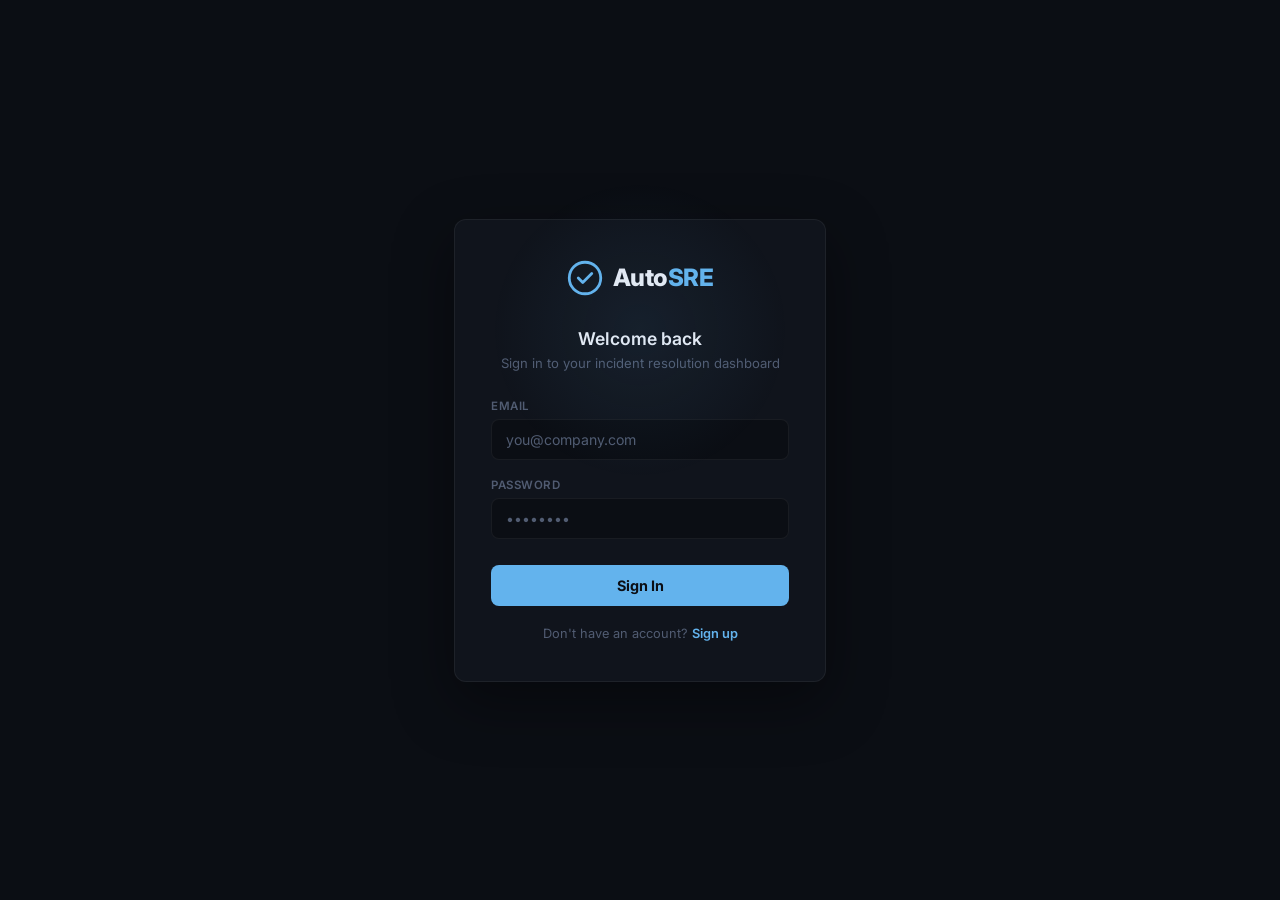
==== autosre/dashboard/login.html @ c6660a41 "feat: user auth + per-user integration settings" ====
<!DOCTYPE html>
<html lang="en">
<head>
    <meta charset="UTF-8">
    <meta name="viewport" content="width=device-width, initial-scale=1.0">
    <title>AutoSRE — Login</title>
    <link rel="preconnect" href="https://fonts.googleapis.com">
    <link href="https://fonts.googleapis.com/css2?family=Inter:wght@300;400;500;600;700;800&display=swap" rel="stylesheet">
    <style>
        :root{--bg-0:#0b0e14;--bg-1:#10141c;--bg-2:#161b26;--bg-3:#1c2233;--border:rgba(255,255,255,0.06);--text-1:#e8ecf4;--text-2:#8893a7;--text-3:#515c72;--accent:#63b3ed;--accent-dim:rgba(99,179,237,0.1);--red:#fc8181;--green:#68d391;--radius:12px;--font:'Inter',sans-serif}
        *{margin:0;padding:0;box-sizing:border-box}
        body{font-family:var(--font);background:var(--bg-0);color:var(--text-1);min-height:100vh;display:flex;align-items:center;justify-content:center;-webkit-font-smoothing:antialiased}
        .auth-container{width:100%;max-width:420px;padding:24px}
        .auth-card{background:var(--bg-1);border:1px solid var(--border);border-radius:var(--radius);padding:40px 36px;box-shadow:0 20px 60px rgba(0,0,0,0.4)}
        .logo{display:flex;align-items:center;justify-content:center;gap:10px;margin-bottom:32px}
        .logo-svg{width:36px;height:36px}
        .logo-text{font-size:1.5rem;font-weight:800;letter-spacing:-0.5px}.accent{color:var(--accent)}
        .auth-title{text-align:center;font-size:1.1rem;font-weight:600;margin-bottom:6px}
        .auth-sub{text-align:center;font-size:0.82rem;color:var(--text-3);margin-bottom:28px}
        .form-group{margin-bottom:18px}
        .form-group label{display:block;font-size:0.72rem;color:var(--text-3);margin-bottom:6px;font-weight:600;text-transform:uppercase;letter-spacing:0.5px}
        .form-input{width:100%;padding:11px 14px;background:var(--bg-0);border:1px solid var(--border);border-radius:8px;color:var(--text-1);font-family:var(--font);font-size:0.88rem;outline:none;transition:border-color .2s}
        .form-input:focus{border-color:var(--accent);box-shadow:0 0 0 3px rgba(99,179,237,0.1)}
        .form-input::placeholder{color:var(--text-3)}
        .btn-auth{width:100%;padding:12px;background:var(--accent);color:var(--bg-0);border:none;border-radius:8px;font-family:var(--font);font-weight:700;font-size:0.9rem;cursor:pointer;transition:all .2s;margin-top:8px}
        .btn-auth:hover{background:#7cc4f0;box-shadow:0 4px 16px rgba(99,179,237,0.3)}
        .btn-auth:disabled{opacity:0.5;cursor:not-allowed}
        .auth-footer{text-align:center;margin-top:20px;font-size:0.8rem;color:var(--text-3)}
        .auth-footer a{color:var(--accent);text-decoration:none;font-weight:600}
        .auth-footer a:hover{text-decoration:underline}
        .error-msg{background:rgba(252,129,129,0.1);border:1px solid rgba(252,129,129,0.2);color:var(--red);padding:10px 14px;border-radius:8px;font-size:0.8rem;margin-bottom:16px;display:none}
        .glow{position:fixed;width:300px;height:300px;border-radius:50%;background:radial-gradient(circle,rgba(99,179,237,0.08),transparent 70%);top:20%;left:50%;transform:translateX(-50%);pointer-events:none}
    </style>
</head>
<body>
    <div class="glow"></div>
    <div class="auth-container">
        <div class="auth-card">
            <div class="logo">
                <svg class="logo-svg" viewBox="0 0 32 32" fill="none"><circle cx="16" cy="16" r="14" stroke="#63b3ed" stroke-width="2.5"/><path d="M10 16l4 4 8-8" stroke="#63b3ed" stroke-width="2.5" stroke-linecap="round" stroke-linejoin="round"/></svg>
                <div class="logo-text">Auto<span class="accent">SRE</span></div>
            </div>
            <div class="auth-title">Welcome back</div>
            <div class="auth-sub">Sign in to your incident resolution dashboard</div>
            <div class="error-msg" id="errorMsg"></div>
            <form onsubmit="handleLogin(event)">
                <div class="form-group">
                    <label>Email</label>
                    <input type="email" id="email" class="form-input" placeholder="you@company.com" required autocomplete="email">
                </div>
                <div class="form-group">
                    <label>Password</label>
                    <input type="password" id="password" class="form-input" placeholder="••••••••" required autocomplete="current-password">
                </div>
                <button type="submit" class="btn-auth" id="btnSubmit">Sign In</button>
            </form>
            <div class="auth-footer">
                Don't have an account? <a href="/signup">Sign up</a>
            </div>
        </div>
    </div>
    <script>
        // If already logged in, go to dashboard
        if (localStorage.getItem('autosre_token')) {
            window.location.href = '/';
        }

        async function handleLogin(e) {
            e.preventDefault();
            const btn = document.getElementById('btnSubmit');
            const err = document.getElementById('errorMsg');
            err.style.display = 'none';
            btn.disabled = true; btn.textContent = 'Signing in…';

            try {
                const res = await fetch('/auth/login', {
                    method: 'POST',
                    headers: {'Content-Type': 'application/json'},
                    body: JSON.stringify({
                        email: document.getElementById('email').value,
                        password: document.getElementById('password').value,
                    }),
                });
                const data = await res.json();
                if (!res.ok) {
                    err.textContent = data.detail || 'Login failed';
                    err.style.display = 'block';
                    return;
                }
                localStorage.setItem('autosre_token', data.token);
                localStorage.setItem('autosre_user', JSON.stringify(data.user));
                window.location.href = '/';
            } catch (e) {
                err.textContent = 'Connection error. Try again.';
                err.style.display = 'block';
            } finally {
                btn.disabled = false; btn.textContent = 'Sign In';
            }
        }
    </script>
</body>
</html>
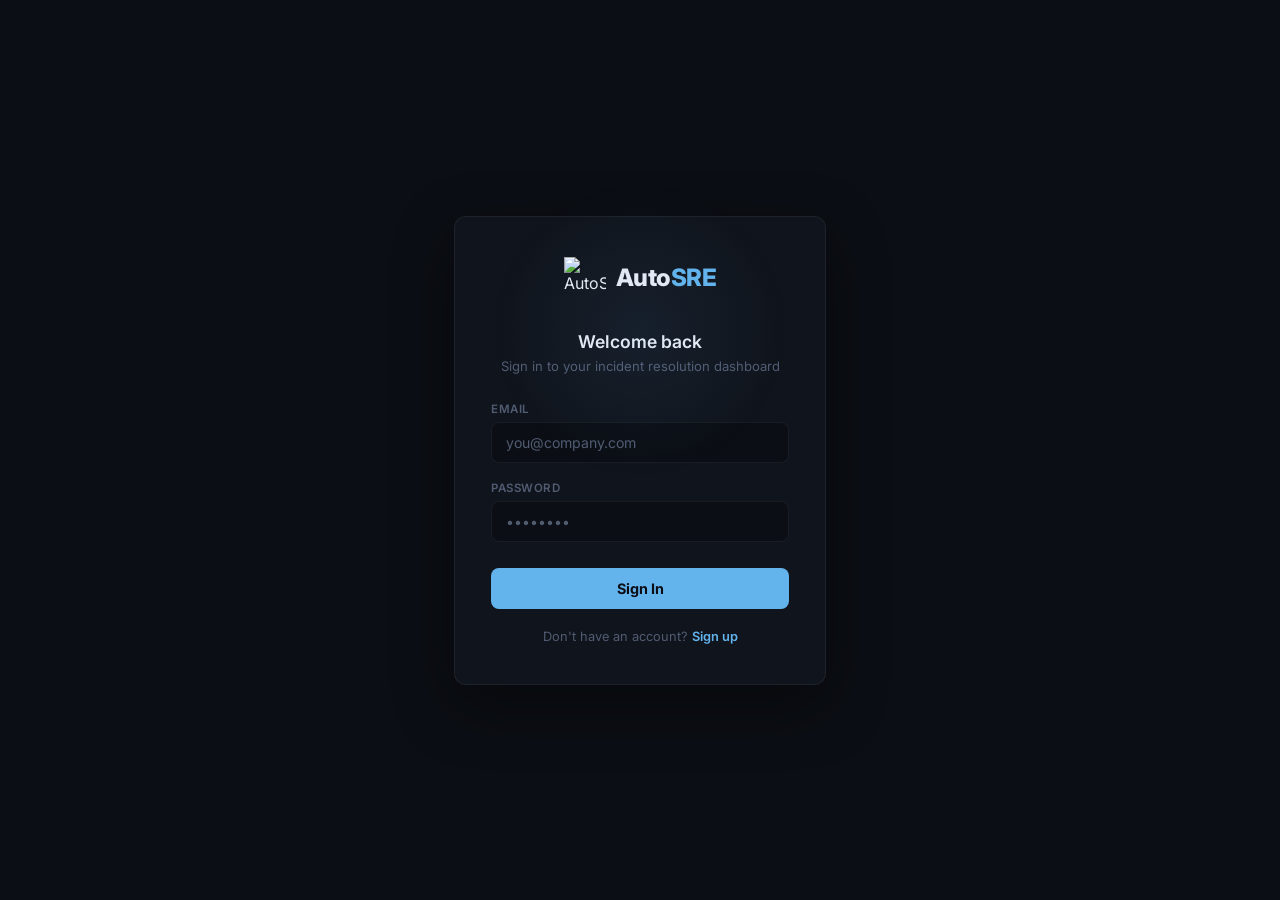
==== commit 099acd6a: "feat: add custom logo across all pages + favicon" ====
--- a/autosre/dashboard/login.html
+++ b/autosre/dashboard/login.html
@@ -6,6 +6,7 @@
     <title>AutoSRE — Login</title>
     <link rel="preconnect" href="https://fonts.googleapis.com">
     <link href="https://fonts.googleapis.com/css2?family=Inter:wght@300;400;500;600;700;800&display=swap" rel="stylesheet">
+    <link rel="icon" type="image/png" href="/static/logo.png">
     <style>
         :root{--bg-0:#0b0e14;--bg-1:#10141c;--bg-2:#161b26;--bg-3:#1c2233;--border:rgba(255,255,255,0.06);--text-1:#e8ecf4;--text-2:#8893a7;--text-3:#515c72;--accent:#63b3ed;--accent-dim:rgba(99,179,237,0.1);--red:#fc8181;--green:#68d391;--radius:12px;--font:'Inter',sans-serif}
         *{margin:0;padding:0;box-sizing:border-box}
@@ -37,7 +38,7 @@
     <div class="auth-container">
         <div class="auth-card">
             <div class="logo">
-                <svg class="logo-svg" viewBox="0 0 32 32" fill="none"><circle cx="16" cy="16" r="14" stroke="#63b3ed" stroke-width="2.5"/><path d="M10 16l4 4 8-8" stroke="#63b3ed" stroke-width="2.5" stroke-linecap="round" stroke-linejoin="round"/></svg>
+                <img src="/static/logo.png" alt="AutoSRE" style="width:42px;height:42px;object-fit:contain">
                 <div class="logo-text">Auto<span class="accent">SRE</span></div>
             </div>
             <div class="auth-title">Welcome back</div>
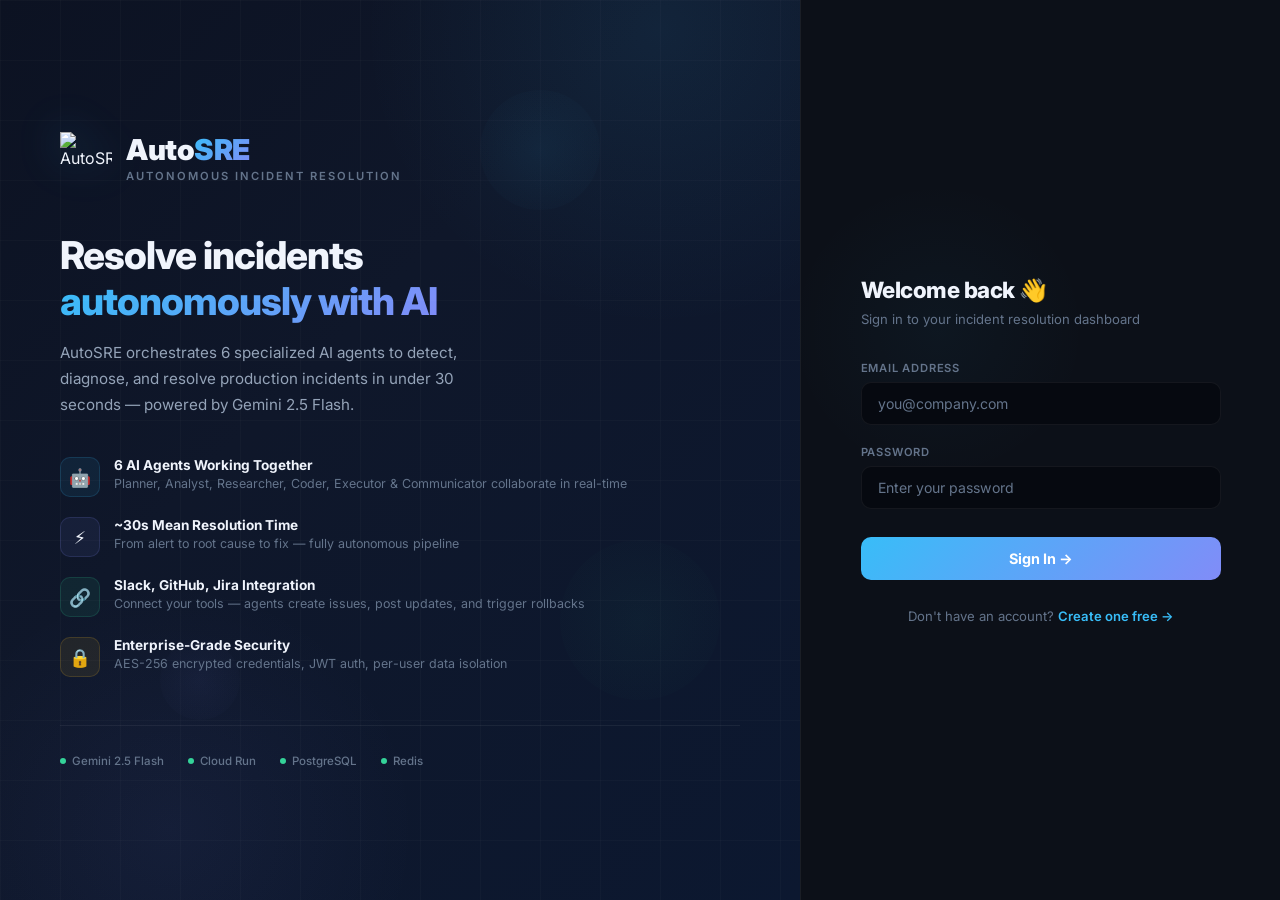
==== commit feb63f71: "feat: premium branded login and signup pages with split layout" ====
--- a/autosre/dashboard/login.html
+++ b/autosre/dashboard/login.html
@@ -4,67 +4,188 @@
     <meta charset="UTF-8">
     <meta name="viewport" content="width=device-width, initial-scale=1.0">
     <title>AutoSRE — Login</title>
+    <meta name="description" content="Sign in to AutoSRE — Autonomous AI-powered incident resolution platform">
     <link rel="preconnect" href="https://fonts.googleapis.com">
-    <link href="https://fonts.googleapis.com/css2?family=Inter:wght@300;400;500;600;700;800&display=swap" rel="stylesheet">
+    <link href="https://fonts.googleapis.com/css2?family=Inter:wght@300;400;500;600;700;800;900&display=swap" rel="stylesheet">
     <link rel="icon" type="image/png" href="/static/logo.png">
     <style>
-        :root{--bg-0:#0b0e14;--bg-1:#10141c;--bg-2:#161b26;--bg-3:#1c2233;--border:rgba(255,255,255,0.06);--text-1:#e8ecf4;--text-2:#8893a7;--text-3:#515c72;--accent:#63b3ed;--accent-dim:rgba(99,179,237,0.1);--red:#fc8181;--green:#68d391;--radius:12px;--font:'Inter',sans-serif}
+        :root{--bg-0:#060910;--bg-1:#0c1018;--bg-2:#111827;--bg-3:#1a2035;--border:rgba(255,255,255,0.06);--border-hover:rgba(255,255,255,0.12);--text-1:#f0f4fc;--text-2:#94a3b8;--text-3:#64748b;--accent:#38bdf8;--accent-2:#818cf8;--accent-glow:rgba(56,189,248,0.15);--red:#fb7185;--green:#34d399;--radius:14px;--font:'Inter',system-ui,sans-serif}
         *{margin:0;padding:0;box-sizing:border-box}
-        body{font-family:var(--font);background:var(--bg-0);color:var(--text-1);min-height:100vh;display:flex;align-items:center;justify-content:center;-webkit-font-smoothing:antialiased}
-        .auth-container{width:100%;max-width:420px;padding:24px}
-        .auth-card{background:var(--bg-1);border:1px solid var(--border);border-radius:var(--radius);padding:40px 36px;box-shadow:0 20px 60px rgba(0,0,0,0.4)}
-        .logo{display:flex;align-items:center;justify-content:center;gap:10px;margin-bottom:32px}
-        .logo-svg{width:36px;height:36px}
-        .logo-text{font-size:1.5rem;font-weight:800;letter-spacing:-0.5px}.accent{color:var(--accent)}
-        .auth-title{text-align:center;font-size:1.1rem;font-weight:600;margin-bottom:6px}
-        .auth-sub{text-align:center;font-size:0.82rem;color:var(--text-3);margin-bottom:28px}
-        .form-group{margin-bottom:18px}
-        .form-group label{display:block;font-size:0.72rem;color:var(--text-3);margin-bottom:6px;font-weight:600;text-transform:uppercase;letter-spacing:0.5px}
-        .form-input{width:100%;padding:11px 14px;background:var(--bg-0);border:1px solid var(--border);border-radius:8px;color:var(--text-1);font-family:var(--font);font-size:0.88rem;outline:none;transition:border-color .2s}
-        .form-input:focus{border-color:var(--accent);box-shadow:0 0 0 3px rgba(99,179,237,0.1)}
+        html,body{height:100%}
+        body{font-family:var(--font);background:var(--bg-0);color:var(--text-1);-webkit-font-smoothing:antialiased;overflow:hidden}
+
+        /* ─── Layout ─── */
+        .auth-layout{display:flex;height:100vh;width:100vw}
+
+        /* ─── Left Panel — Branding ─── */
+        .brand-panel{flex:1;background:linear-gradient(135deg,#0c1222 0%,#0f172a 40%,#0c1830 100%);position:relative;display:flex;flex-direction:column;justify-content:center;padding:60px;overflow:hidden}
+        .brand-panel::before{content:'';position:absolute;top:-30%;right:-20%;width:600px;height:600px;border-radius:50%;background:radial-gradient(circle,rgba(56,189,248,0.08),transparent 70%);pointer-events:none}
+        .brand-panel::after{content:'';position:absolute;bottom:-20%;left:-10%;width:500px;height:500px;border-radius:50%;background:radial-gradient(circle,rgba(129,140,248,0.06),transparent 70%);pointer-events:none}
+
+        .brand-logo{display:flex;align-items:center;gap:14px;margin-bottom:48px}
+        .brand-logo img{width:52px;height:52px;object-fit:contain;filter:drop-shadow(0 0 20px rgba(56,189,248,0.3))}
+        .brand-logo-text{font-size:1.8rem;font-weight:900;letter-spacing:-0.5px}
+        .brand-logo-text span{background:linear-gradient(135deg,var(--accent),var(--accent-2));-webkit-background-clip:text;-webkit-text-fill-color:transparent}
+        .brand-logo-sub{font-size:0.7rem;color:var(--text-3);text-transform:uppercase;letter-spacing:2px;font-weight:600;margin-top:2px}
+
+        .brand-headline{font-size:2.4rem;font-weight:800;line-height:1.2;letter-spacing:-1px;margin-bottom:16px}
+        .brand-headline .gradient{background:linear-gradient(135deg,var(--accent),var(--accent-2));-webkit-background-clip:text;-webkit-text-fill-color:transparent}
+        .brand-desc{font-size:0.95rem;color:var(--text-2);line-height:1.7;margin-bottom:40px;max-width:440px}
+
+        .features{display:flex;flex-direction:column;gap:20px;position:relative;z-index:1}
+        .feature{display:flex;align-items:flex-start;gap:14px}
+        .feature-icon{width:40px;height:40px;border-radius:10px;display:flex;align-items:center;justify-content:center;font-size:1.1rem;flex-shrink:0;border:1px solid var(--border)}
+        .feature-icon.blue{background:rgba(56,189,248,0.08);border-color:rgba(56,189,248,0.15)}
+        .feature-icon.purple{background:rgba(129,140,248,0.08);border-color:rgba(129,140,248,0.15)}
+        .feature-icon.green{background:rgba(52,211,153,0.08);border-color:rgba(52,211,153,0.15)}
+        .feature-icon.amber{background:rgba(251,191,36,0.08);border-color:rgba(251,191,36,0.15)}
+        .feature-title{font-size:0.85rem;font-weight:700;margin-bottom:2px}
+        .feature-desc{font-size:0.78rem;color:var(--text-3);line-height:1.5}
+
+        .trust-bar{margin-top:48px;padding-top:28px;border-top:1px solid var(--border);display:flex;align-items:center;gap:24px;position:relative;z-index:1}
+        .trust-item{display:flex;align-items:center;gap:6px;font-size:0.72rem;color:var(--text-3);font-weight:500}
+        .trust-dot{width:6px;height:6px;border-radius:50%;background:var(--green)}
+
+        /* ─── Grid animation ─── */
+        .grid-bg{position:absolute;inset:0;background-image:linear-gradient(rgba(255,255,255,0.02) 1px,transparent 1px),linear-gradient(90deg,rgba(255,255,255,0.02) 1px,transparent 1px);background-size:60px 60px;pointer-events:none}
+
+        /* ─── Right Panel — Form ─── */
+        .form-panel{width:480px;display:flex;align-items:center;justify-content:center;padding:48px;background:var(--bg-1);border-left:1px solid var(--border);position:relative}
+        .form-panel::before{content:'';position:absolute;top:20%;right:40%;width:300px;height:300px;border-radius:50%;background:radial-gradient(circle,rgba(56,189,248,0.04),transparent 70%);pointer-events:none}
+
+        .form-container{width:100%;max-width:360px;position:relative;z-index:1}
+        .form-header{margin-bottom:32px}
+        .form-title{font-size:1.4rem;font-weight:800;letter-spacing:-0.5px;margin-bottom:6px}
+        .form-sub{font-size:0.82rem;color:var(--text-3);line-height:1.5}
+
+        .form-group{margin-bottom:20px}
+        .form-label{display:block;font-size:0.7rem;color:var(--text-3);margin-bottom:7px;font-weight:600;text-transform:uppercase;letter-spacing:0.8px}
+        .form-input{width:100%;padding:12px 16px;background:var(--bg-0);border:1px solid var(--border);border-radius:10px;color:var(--text-1);font-family:var(--font);font-size:0.88rem;outline:none;transition:all .25s}
+        .form-input:focus{border-color:var(--accent);box-shadow:0 0 0 3px var(--accent-glow)}
         .form-input::placeholder{color:var(--text-3)}
-        .btn-auth{width:100%;padding:12px;background:var(--accent);color:var(--bg-0);border:none;border-radius:8px;font-family:var(--font);font-weight:700;font-size:0.9rem;cursor:pointer;transition:all .2s;margin-top:8px}
-        .btn-auth:hover{background:#7cc4f0;box-shadow:0 4px 16px rgba(99,179,237,0.3)}
-        .btn-auth:disabled{opacity:0.5;cursor:not-allowed}
-        .auth-footer{text-align:center;margin-top:20px;font-size:0.8rem;color:var(--text-3)}
-        .auth-footer a{color:var(--accent);text-decoration:none;font-weight:600}
-        .auth-footer a:hover{text-decoration:underline}
-        .error-msg{background:rgba(252,129,129,0.1);border:1px solid rgba(252,129,129,0.2);color:var(--red);padding:10px 14px;border-radius:8px;font-size:0.8rem;margin-bottom:16px;display:none}
-        .glow{position:fixed;width:300px;height:300px;border-radius:50%;background:radial-gradient(circle,rgba(99,179,237,0.08),transparent 70%);top:20%;left:50%;transform:translateX(-50%);pointer-events:none}
+
+        .btn-auth{width:100%;padding:13px;background:linear-gradient(135deg,var(--accent),var(--accent-2));color:#fff;border:none;border-radius:10px;font-family:var(--font);font-weight:700;font-size:0.9rem;cursor:pointer;transition:all .3s;margin-top:8px;position:relative;overflow:hidden}
+        .btn-auth:hover{box-shadow:0 6px 24px rgba(56,189,248,0.3);transform:translateY(-1px)}
+        .btn-auth:active{transform:translateY(0)}
+        .btn-auth:disabled{opacity:0.5;cursor:not-allowed;transform:none}
+
+        .divider{display:flex;align-items:center;gap:12px;margin:24px 0}
+        .divider-line{flex:1;height:1px;background:var(--border)}
+        .divider-text{font-size:0.7rem;color:var(--text-3);text-transform:uppercase;letter-spacing:1px;font-weight:600}
+
+        .auth-footer{text-align:center;margin-top:28px;font-size:0.82rem;color:var(--text-3)}
+        .auth-footer a{color:var(--accent);text-decoration:none;font-weight:600;transition:color .2s}
+        .auth-footer a:hover{color:var(--accent-2)}
+        .error-msg{background:rgba(251,113,133,0.08);border:1px solid rgba(251,113,133,0.15);color:var(--red);padding:11px 16px;border-radius:10px;font-size:0.8rem;margin-bottom:20px;display:none;line-height:1.5}
+
+        /* ─── Floating orbs ─── */
+        .orb{position:absolute;border-radius:50%;pointer-events:none;animation:float 8s ease-in-out infinite}
+        .orb-1{width:120px;height:120px;background:radial-gradient(circle,rgba(56,189,248,0.06),transparent);top:10%;left:60%;animation-delay:0s}
+        .orb-2{width:80px;height:80px;background:radial-gradient(circle,rgba(129,140,248,0.05),transparent);bottom:20%;left:20%;animation-delay:3s}
+        .orb-3{width:160px;height:160px;background:radial-gradient(circle,rgba(52,211,153,0.04),transparent);top:60%;right:10%;animation-delay:5s}
+        @keyframes float{0%,100%{transform:translateY(0)}50%{transform:translateY(-20px)}}
+
+        /* ─── Mobile ─── */
+        @media(max-width:900px){
+            .brand-panel{display:none}
+            .form-panel{width:100%;border-left:none}
+        }
     </style>
 </head>
 <body>
-    <div class="glow"></div>
-    <div class="auth-container">
-        <div class="auth-card">
-            <div class="logo">
-                <img src="/static/logo.png" alt="AutoSRE" style="width:42px;height:42px;object-fit:contain">
-                <div class="logo-text">Auto<span class="accent">SRE</span></div>
-            </div>
-            <div class="auth-title">Welcome back</div>
-            <div class="auth-sub">Sign in to your incident resolution dashboard</div>
-            <div class="error-msg" id="errorMsg"></div>
-            <form onsubmit="handleLogin(event)">
-                <div class="form-group">
-                    <label>Email</label>
-                    <input type="email" id="email" class="form-input" placeholder="you@company.com" required autocomplete="email">
-                </div>
-                <div class="form-group">
-                    <label>Password</label>
-                    <input type="password" id="password" class="form-input" placeholder="••••••••" required autocomplete="current-password">
-                </div>
-                <button type="submit" class="btn-auth" id="btnSubmit">Sign In</button>
-            </form>
-            <div class="auth-footer">
-                Don't have an account? <a href="/signup">Sign up</a>
+    <div class="auth-layout">
+        <!-- ─── Branding Panel ─── -->
+        <div class="brand-panel">
+            <div class="grid-bg"></div>
+            <div class="orb orb-1"></div>
+            <div class="orb orb-2"></div>
+            <div class="orb orb-3"></div>
+
+            <div class="brand-logo">
+                <img src="/static/logo.png" alt="AutoSRE">
+                <div>
+                    <div class="brand-logo-text">Auto<span>SRE</span></div>
+                    <div class="brand-logo-sub">Autonomous Incident Resolution</div>
+                </div>
+            </div>
+
+            <h1 class="brand-headline">
+                Resolve incidents<br><span class="gradient">autonomously with AI</span>
+            </h1>
+            <p class="brand-desc">
+                AutoSRE orchestrates 6 specialized AI agents to detect, diagnose, and resolve production incidents in under 30 seconds — powered by Gemini 2.5 Flash.
+            </p>
+
+            <div class="features">
+                <div class="feature">
+                    <div class="feature-icon blue">🤖</div>
+                    <div>
+                        <div class="feature-title">6 AI Agents Working Together</div>
+                        <div class="feature-desc">Planner, Analyst, Researcher, Coder, Executor & Communicator collaborate in real-time</div>
+                    </div>
+                </div>
+                <div class="feature">
+                    <div class="feature-icon purple">⚡</div>
+                    <div>
+                        <div class="feature-title">~30s Mean Resolution Time</div>
+                        <div class="feature-desc">From alert to root cause to fix — fully autonomous pipeline</div>
+                    </div>
+                </div>
+                <div class="feature">
+                    <div class="feature-icon green">🔗</div>
+                    <div>
+                        <div class="feature-title">Slack, GitHub, Jira Integration</div>
+                        <div class="feature-desc">Connect your tools — agents create issues, post updates, and trigger rollbacks</div>
+                    </div>
+                </div>
+                <div class="feature">
+                    <div class="feature-icon amber">🔒</div>
+                    <div>
+                        <div class="feature-title">Enterprise-Grade Security</div>
+                        <div class="feature-desc">AES-256 encrypted credentials, JWT auth, per-user data isolation</div>
+                    </div>
+                </div>
+            </div>
+
+            <div class="trust-bar">
+                <div class="trust-item"><div class="trust-dot"></div> Gemini 2.5 Flash</div>
+                <div class="trust-item"><div class="trust-dot"></div> Cloud Run</div>
+                <div class="trust-item"><div class="trust-dot"></div> PostgreSQL</div>
+                <div class="trust-item"><div class="trust-dot"></div> Redis</div>
+            </div>
+        </div>
+
+        <!-- ─── Form Panel ─── -->
+        <div class="form-panel">
+            <div class="form-container">
+                <div class="form-header">
+                    <div class="form-title">Welcome back 👋</div>
+                    <div class="form-sub">Sign in to your incident resolution dashboard</div>
+                </div>
+
+                <div class="error-msg" id="errorMsg"></div>
+
+                <form onsubmit="handleLogin(event)" id="loginForm">
+                    <div class="form-group">
+                        <label class="form-label">Email Address</label>
+                        <input type="email" id="email" class="form-input" placeholder="you@company.com" required autocomplete="email">
+                    </div>
+                    <div class="form-group">
+                        <label class="form-label">Password</label>
+                        <input type="password" id="password" class="form-input" placeholder="Enter your password" required autocomplete="current-password">
+                    </div>
+                    <button type="submit" class="btn-auth" id="btnSubmit">Sign In →</button>
+                </form>
+
+                <div class="auth-footer">
+                    Don't have an account? <a href="/signup">Create one free →</a>
+                </div>
             </div>
         </div>
     </div>
+
     <script>
-        // If already logged in, go to dashboard
-        if (localStorage.getItem('autosre_token')) {
-            window.location.href = '/';
-        }
+        if (localStorage.getItem('autosre_token')) window.location.href = '/';
 
         async function handleLogin(e) {
             e.preventDefault();
@@ -84,7 +205,7 @@
                 });
                 const data = await res.json();
                 if (!res.ok) {
-                    err.textContent = data.detail || 'Login failed';
+                    err.textContent = data.detail || 'Invalid credentials. Please try again.';
                     err.style.display = 'block';
                     return;
                 }
@@ -92,10 +213,10 @@
                 localStorage.setItem('autosre_user', JSON.stringify(data.user));
                 window.location.href = '/';
             } catch (e) {
-                err.textContent = 'Connection error. Try again.';
+                err.textContent = 'Connection error. Please check your network.';
                 err.style.display = 'block';
             } finally {
-                btn.disabled = false; btn.textContent = 'Sign In';
+                btn.disabled = false; btn.textContent = 'Sign In →';
             }
         }
     </script>
